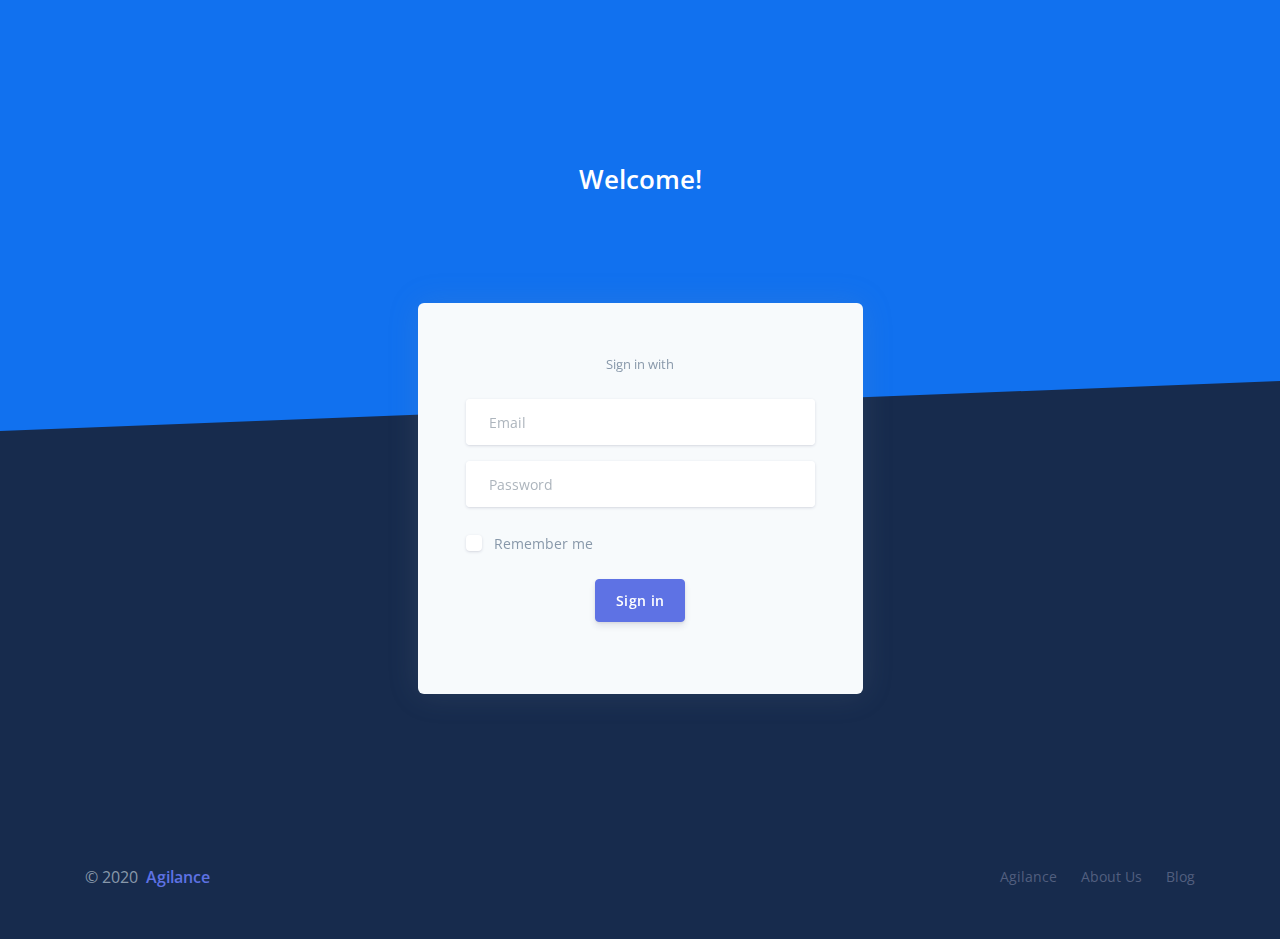
==== index.html @ 8862401c "Modified Data" ====
<!--
=========================================================
* Argon Dashboard - v1.2.0
=========================================================
* Product Page: https://www.creative-tim.com/product/argon-dashboard

* Copyright  Creative Tim (http://www.creative-tim.com)
* Coded by www.creative-tim.com
=========================================================
* The above copyright notice and this permission notice shall be included in all copies or substantial portions of the Software.
-->
<!DOCTYPE html>
<html>

<head>
  <meta charset="utf-8">
  <meta name="viewport" content="width=device-width, initial-scale=1, shrink-to-fit=no">
  <meta name="description" content="Start your development with a Dashboard for Bootstrap 4.">
  <meta name="author" content="Creative Tim">
  <title>IT BGV Platform</title>
  <!-- Favicon -->
  <link rel="icon" href="./assets/img/brand/favicon.png" type="image/png">
  <!-- Fonts -->
  <link rel="stylesheet" href="https://fonts.googleapis.com/css?family=Open+Sans:300,400,600,700">
  <!-- Icons -->
  <link rel="stylesheet" href="./assets/vendor/nucleo/css/nucleo.css" type="text/css">
  <link rel="stylesheet" href="./assets/vendor/@fortawesome/fontawesome-free/css/all.min.css" type="text/css">
  <!-- Argon CSS -->
  <link rel="stylesheet" href="./assets/css/argon.css?v=1.2.0" type="text/css">
</head>

<body class="bg-default">
  <!-- Navbar -->
  <!-- <nav id="navbar-main" class="navbar navbar-horizontal navbar-transparent navbar-main navbar-expand-lg navbar-light">
    <div class="container">
      <a class="navbar-brand" href="dashboard.html">
        <img src="../assets/img/brand/white.png">
      </a>
      <button class="navbar-toggler" type="button" data-toggle="collapse" data-target="#navbar-collapse" aria-controls="navbar-collapse" aria-expanded="false" aria-label="Toggle navigation">
        <span class="navbar-toggler-icon"></span>
      </button>
      <div class="navbar-collapse navbar-custom-collapse collapse" id="navbar-collapse">
        <div class="navbar-collapse-header">
          <div class="row">
            <div class="col-6 collapse-brand">
              <a href="dashboard.html">
                <img src="../assets/img/brand/blue.png">
              </a>
            </div>
            <div class="col-6 collapse-close">
              <button type="button" class="navbar-toggler" data-toggle="collapse" data-target="#navbar-collapse" aria-controls="navbar-collapse" aria-expanded="false" aria-label="Toggle navigation">
                <span></span>
                <span></span>
              </button>
            </div>
          </div>
        </div>
        <ul class="navbar-nav mr-auto">
          <li class="nav-item">
            <a href="dashboard.html" class="nav-link">
              <span class="nav-link-inner--text">Dashboard</span>
            </a>
          </li>
          <li class="nav-item">
            <a href="login.html" class="nav-link">
              <span class="nav-link-inner--text">Login</span>
            </a>
          </li>
          <li class="nav-item">
            <a href="register.html" class="nav-link">
              <span class="nav-link-inner--text">Register</span>
            </a>
          </li>
        </ul>
        <hr class="d-lg-none" />
        <ul class="navbar-nav align-items-lg-center ml-lg-auto">
          <li class="nav-item">
            <a class="nav-link nav-link-icon" href="https://www.facebook.com/creativetim" target="_blank" data-toggle="tooltip" data-original-title="Like us on Facebook">
              <i class="fab fa-facebook-square"></i>
              <span class="nav-link-inner--text d-lg-none">Facebook</span>
            </a>
          </li>
          <li class="nav-item">
            <a class="nav-link nav-link-icon" href="https://www.instagram.com/creativetimofficial" target="_blank" data-toggle="tooltip" data-original-title="Follow us on Instagram">
              <i class="fab fa-instagram"></i>
              <span class="nav-link-inner--text d-lg-none">Instagram</span>
            </a>
          </li>
          <li class="nav-item">
            <a class="nav-link nav-link-icon" href="https://twitter.com/creativetim" target="_blank" data-toggle="tooltip" data-original-title="Follow us on Twitter">
              <i class="fab fa-twitter-square"></i>
              <span class="nav-link-inner--text d-lg-none">Twitter</span>
            </a>
          </li>
          <li class="nav-item">
            <a class="nav-link nav-link-icon" href="https://github.com/creativetimofficial" target="_blank" data-toggle="tooltip" data-original-title="Star us on Github">
              <i class="fab fa-github"></i>
              <span class="nav-link-inner--text d-lg-none">Github</span>
            </a>
          </li>
          <li class="nav-item d-none d-lg-block ml-lg-4">
            <a href="https://www.creative-tim.com/product/argon-dashboard-pro?ref=ad_upgrade_pro" target="_blank" class="btn btn-neutral btn-icon">
              <span class="btn-inner--icon">
                <i class="fas fa-shopping-cart mr-2"></i>
              </span>
              <span class="nav-link-inner--text">Upgrade to PRO</span>
            </a>
          </li>
        </ul>
      </div> 
    </div>
  </nav> -->
  <!-- Main content -->
  <div class="main-content">
    <!-- Header -->
    <div class="header bg-gradient-info py-7 py-lg-8 pt-lg-9" style="background: linear-gradient(87deg, #1171ef 0, #1171ef 100%) !important;">
      <div class="container">
        <div class="header-body text-center mb-7">
          <div class="row justify-content-center">
            <div class="col-xl-5 col-lg-6 col-md-8 px-5">
              <h1 class="text-white">Welcome!</h1>
              <!-- <p class="text-lead text-white">Use these awesome forms to login or create new account in your project for free.</p> -->
            </div>
          </div>
        </div>
      </div>
      <div class="separator separator-bottom separator-skew zindex-100">
        <svg x="0" y="0" viewBox="0 0 2560 100" preserveAspectRatio="none" version="1.1" xmlns="http://www.w3.org/2000/svg">
          <polygon class="fill-default" points="2560 0 2560 100 0 100"></polygon>
        </svg>
      </div>
    </div>
    <!-- Page content -->
    <div class="container mt--8 pb-5">
      <div class="row justify-content-center">
        <div class="col-lg-5 col-md-7">
          <div class="card bg-secondary border-0 mb-0">
           <!--  <div class="card-header bg-transparent pb-5">
              <div class="text-muted text-center mt-2 mb-3"><small>Sign in with</small></div>
              <div class="btn-wrapper text-center">
                <a href="#" class="btn btn-neutral btn-icon">
                  <span class="btn-inner--icon"><img src="./assets/img/icons/common/github.svg"></span>
                  <span class="btn-inner--text">Github</span>
                </a>
                <a href="#" class="btn btn-neutral btn-icon">
                  <span class="btn-inner--icon"><img src="./assets/img/icons/common/google.svg"></span>
                  <span class="btn-inner--text">Google</span>
                </a>
              </div>
            </div> -->
            <div class="card-body px-lg-5 py-lg-5">
              <div class="text-center text-muted mb-4">
                <small>Sign in with</small>
              </div>
              <div  id="msgAlert" class="alert alert-danger" style="display: none">
                <strong>Error!</strong>Please provide valid details.
              </div>
              <form role="form">
                <div class="form-group mb-3">
                  <div class="input-group input-group-merge input-group-alternative">
                    <div class="input-group-prepend">
                      <span class="input-group-text"><i class="ni ni-email-83"></i></span>
                    </div>
                    <input id="email" class="form-control" placeholder="Email" type="email">
                  </div>
                </div>
                <div class="form-group">
                  <div class="input-group input-group-merge input-group-alternative">
                    <div class="input-group-prepend">
                      <span class="input-group-text"><i class="ni ni-lock-circle-open"></i></span>
                    </div>
                    <input id="pass" class="form-control" placeholder="Password" type="password">
                  </div>
                </div>
                <div class="custom-control custom-control-alternative custom-checkbox">
                  <input class="custom-control-input" id=" customCheckLogin" type="checkbox">
                  <label class="custom-control-label" for=" customCheckLogin">
                    <span class="text-muted">Remember me</span>
                  </label>
                </div>
                <div class="text-center">
                  <button type="button" id="signInBtn" class="btn btn-primary my-4" onclick="login()">Sign in</button>
                </div>
              </form>
            </div>
          </div>
          <!-- <div class="row mt-3">
            <div class="col-6">
              <a href="#" class="text-light"><small>Forgot password?</small></a>
            </div>
            <div class="col-6 text-right">
              <a href="#" class="text-light"><small>Create new account</small></a>
            </div>
          </div> -->
        </div>
      </div>
    </div>
  </div>
  <!-- Footer -->
  <br/><br/><br/>
  <footer class="py-5" id="footer-main">
    <div class="container">
      <div class="row align-items-center justify-content-xl-between">
        <div class="col-xl-6">
          <div class="copyright text-center text-xl-left text-muted">
            &copy; 2020 <a href="https://www.creative-tim.com" class="font-weight-bold ml-1" target="_blank">Agilance</a>
          </div>
        </div>
        <div class="col-xl-6">
          <ul class="nav nav-footer justify-content-center justify-content-xl-end">
            <li class="nav-item">
              <a href="#" class="nav-link" target="_blank">Agilance</a>
            </li>
            <li class="nav-item">
              <a href="#" class="nav-link" target="_blank">About Us</a>
            </li>
            <li class="nav-item">
              <a href="#" class="nav-link" target="_blank">Blog</a>
            </li>
            <!-- <li class="nav-item">
              <a href="https://github.com/creativetimofficial/argon-dashboard/blob/master/LICENSE.md" class="nav-link" target="_blank">MIT License</a>
            </li> -->
          </ul>
        </div>
      </div>
    </div>
  </footer>
  <!-- Argon Scripts -->
  <!-- Core -->
  <script src="./assets/vendor/jquery/dist/jquery.min.js"></script>
  <script src="./assets/vendor/bootstrap/dist/js/bootstrap.bundle.min.js"></script>
  <script src="./assets/vendor/js-cookie/js.cookie.js"></script>
  <script src="./assets/vendor/jquery.scrollbar/jquery.scrollbar.min.js"></script>
  <script src="./assets/vendor/jquery-scroll-lock/dist/jquery-scrollLock.min.js"></script>
  <!-- Argon JS -->
  <script src="./assets/js/argon.js?v=1.2.0"></script>
  <script>
    $('#pass').keypress(function(event){
        var keycode = (event.keyCode ? event.keyCode : event.which);
        if(keycode == '13'){
            $('#signInBtn').click();
        }
    });
    
    function login(){
      var emailAddress = $("#email").val();
      var password = $("#pass").val();
      if(emailAddress == "hr@bgv.com" && password == "passpass"){
        window.location.href = "examples/hrActivitiesPage.html";
      } else if(emailAddress == "hr@bgv.com" && password != "passpass"){
          $('#msgAlert').css('display', 'block');
           setTimeout(function(){ $('#msgAlert').css('display', 'none'); }, 3000);
      } else if(emailAddress != "hr@bgv.com" && password == "passpass"){
         window.location.href = "examples/employeeForm.html";
      }else {
        $('#msgAlert').css('display', 'block');
        setTimeout(function(){ $('#msgAlert').css('display', 'none'); }, 3000);
      }
    }
  </script>
</body>

</html>
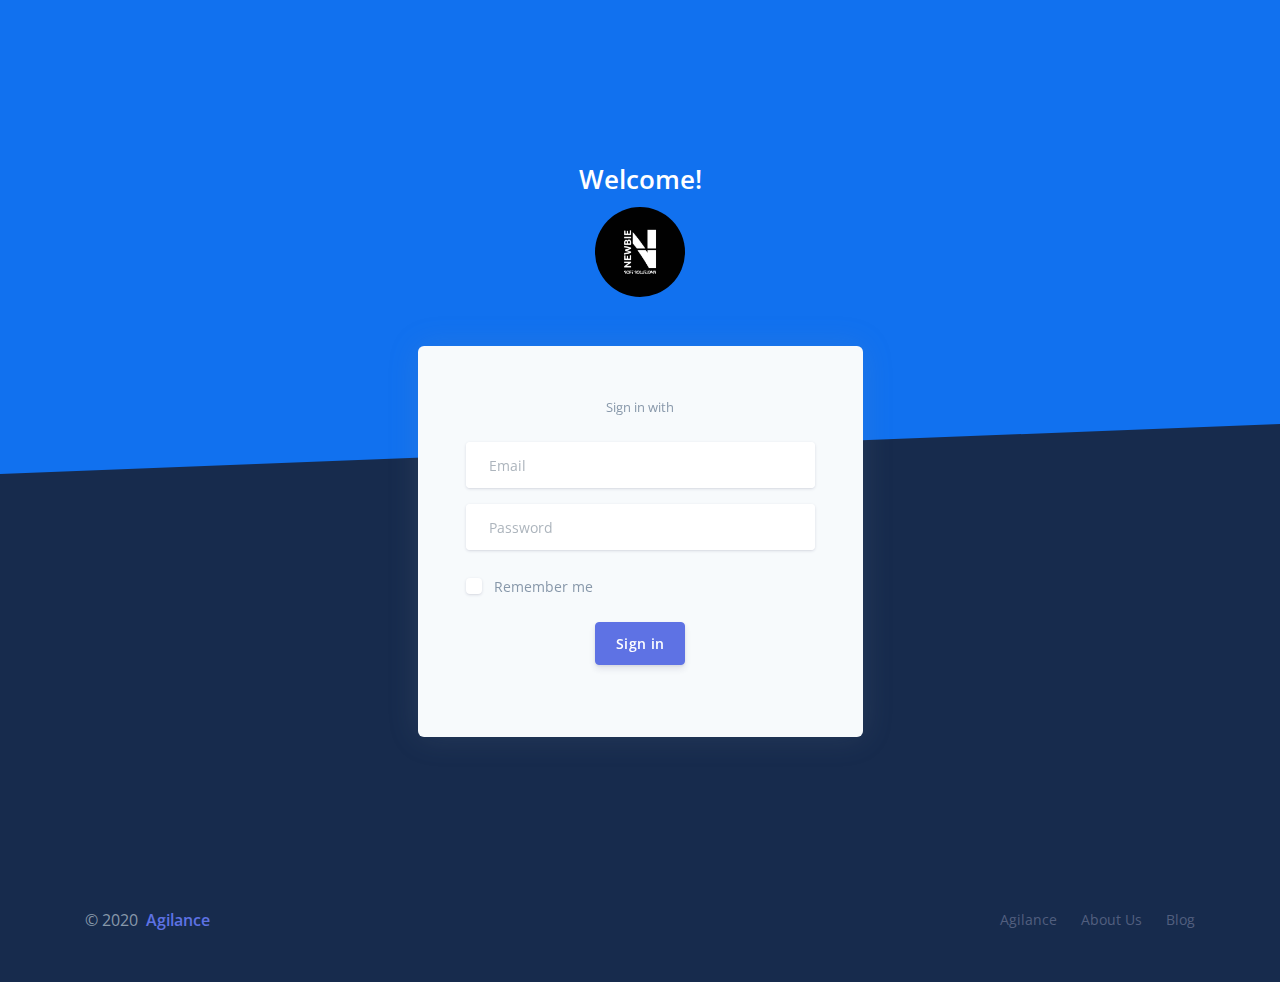
==== commit 135fdfd8: "Added Logo" ====
--- a/index.html
+++ b/index.html
@@ -115,11 +115,11 @@
     <!-- Header -->
     <div class="header bg-gradient-info py-7 py-lg-8 pt-lg-9" style="background: linear-gradient(87deg, #1171ef 0, #1171ef 100%) !important;">
       <div class="container">
-        <div class="header-body text-center mb-7">
+        <div class="header-body text-center mb-7" style="height: 10vh;">
           <div class="row justify-content-center">
             <div class="col-xl-5 col-lg-6 col-md-8 px-5">
               <h1 class="text-white">Welcome!</h1>
-              <!-- <p class="text-lead text-white">Use these awesome forms to login or create new account in your project for free.</p> -->
+              <p class="text-lead text-white"><img alt="Image placeholder" src="assets/img/theme/logo.jpeg" alt="logo" style="height: 10vh;border-radius: 50px;"></p>
             </div>
           </div>
         </div>
